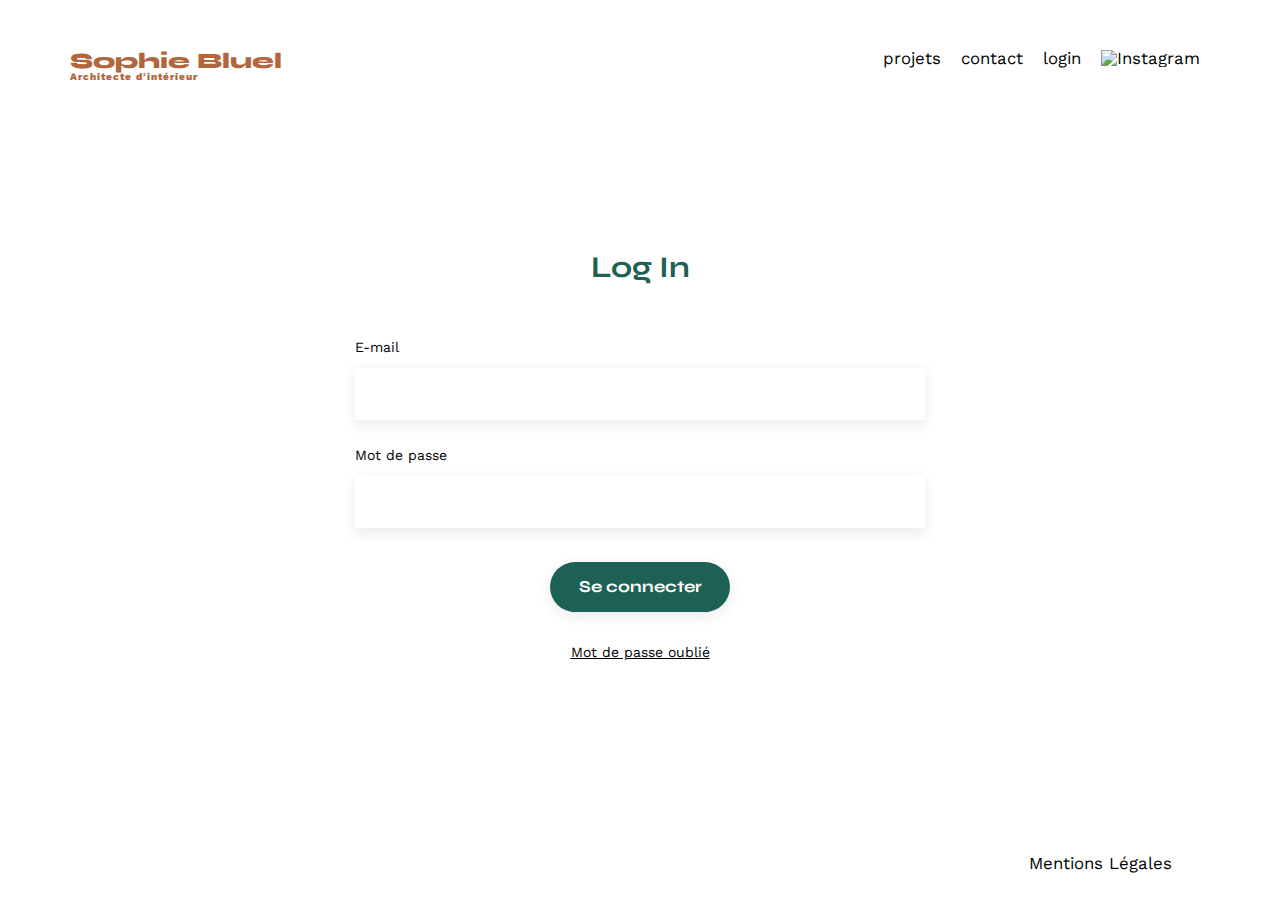
==== FrontEnd/loginPage.html @ 598f92ef "add functionnality login user and going to go page user index.html" ====
<!DOCTYPE html>
<html lang="fr">

<head>
    <meta charset="UTF-8">
    <title>Sophie Bluel - Architecte d'intérieur</title>
    <meta name="viewport" content="width=device-width, initial-scale=1.0">
    <link rel="preconnect" href="https://fonts.googleapis.com">
    <link rel="preconnect" href="https://fonts.gstatic.com" crossorigin>
    <link href="https://fonts.googleapis.com/css2?family=Syne:wght@700;800&family=Work+Sans&display=swap"
        rel="stylesheet">
    <meta name="description" content="">
    <link rel="stylesheet" href="./assets/style.css">
    <script src="./js/controllers/homePage.js" type="module"></script>
    <script src="./js/controllers/authPage.js" type="module"></script>
</head>

<body>
    <header>
        <h1>Sophie Bluel <span>Architecte d'intérieur</span></h1>
        <nav>
            <ul>
                <li>projets</li>
                <li>contact</li>
                <li id="login">login</li>
                <li><img src="./assets/icons/instagram.png" alt="Instagram"></li>
            </ul>
        </nav>
    </header>
    <main class="loginContainer">
        
        <section id="contact">
            <h2>Log In</h2>
            <form>
                <label for="email">E-mail</label>
                <input type="email" name="email" id="email">
                <label for="password">Mot de passe</label>
                <input type="password" name="password" id="password">
                <input type="submit" value="Se connecter" id="submitAuth">
            </form>
            <a href="#">Mot de passe oublié</a>
        </section>
    </main>

    <footer class="footer">
        <nav>
            <ul>
                <li>Mentions Légales</li>
            </ul>
        </nav>
    </footer>
</body>

</html>
---- FrontEnd/assets/style.css ----
/* http://meyerweb.com/eric/tools/css/reset/
   v2.0 | 20110126
   License: none (public domain)
*/

html, body, div, span, applet, object, iframe,
h1, h2, h3, h4, h5, h6, p, blockquote, pre,
a, abbr, acronym, address, big, cite, code,
del, dfn, em, img, ins, kbd, q, s, samp,
small, strike, strong, sub, sup, tt, var,
b, u, i, center,
dl, dt, dd, ol, ul, li,
fieldset, form, label, legend,
table, caption, tbody, tfoot, thead, tr, th, td,
article, aside, canvas, details, embed,
figure, figcaption, footer, header, hgroup,
menu, nav, output, ruby, section, summary,
time, mark, audio, video {
	margin: 0;
	padding: 0;
	border: 0;
	font-size: 100%;
	font: inherit;
	vertical-align: baseline;
}
/* HTML5 display-role reset for older browsers */
article, aside, details, figcaption, figure,
footer, header, hgroup, menu, nav, section {
	display: block;
}
body {
	line-height: 1;
	height: 100%;
}
ol, ul {
	list-style: none;
}
blockquote, q {
	quotes: none;
}
blockquote:before, blockquote:after,
q:before, q:after {
	content: '';
	content: none;
}
table {
	border-collapse: collapse;
	border-spacing: 0;
}
/** end reset css**/
body {
	max-width: 1140px;
	margin:auto;
	font-family: 'Work Sans' ;
	font-size: 14px;
}
header {
	display: flex;
	justify-content: space-between;
	margin: 50px 0
}
section {
	margin: 50px 0
}
h1{
	display: flex;
	flex-direction: column;
	font-family: 'Syne';
	font-size: 22px;
	font-weight: 800;
	color: #B1663C
}
h1 > span {
	font-family: 'Work Sans';
	font-size:10px;
	letter-spacing: 0.1em;
}
h2{
	font-family: 'Syne';
	font-weight: 700;
	font-size: 30px;
	color: #1D6154
}
nav ul {
	display: flex;
	align-items: center;
	list-style-type: none;
}
nav li {
	padding: 0 10px;
	font-size: 1.2em;
}
li:hover {
	color: #B1663C;
}
#introduction {
	display: flex;
	align-items: center;
}
#introduction figure {
	flex: 1
}
#introduction img {
	display: block;
	margin: auto;
	width: 80%;
}

#introduction article {
	flex: 1
}
#introduction h2 {
	margin-bottom: 1em;
}

#introduction p {
	margin-bottom: 0.5em;
}
#portfolio h2 {
	text-align: center;
	margin-bottom: 1em;
}
#filter {
	text-align: center;
}
#filter input {
	font-family: 'Syne';
	font-weight: 700;
	margin: 10px 5px 50px 0;
	padding: 0.75% 2%;
	border: solid 1px #1D6154;
	background-color: #FFFFFF;
	text-align: center;
	border-radius: 60px;
	color: #1D6154;
}
.gallery {
	width: 100%;
	display: grid;
	grid-template-columns: 1fr 1fr 1fr;
	grid-column-gap: 20px;
	grid-row-gap: 20px;
}
.gallery img {
	width: 100%;
}
.loginContainer {
	padding-top: 120px;
	min-height: 100%;
	position: relative;
}
#contact {
	width: 50%;
	margin: auto;
}
#contact > * {
	display: flex;
	justify-content: center;
}
#contact h2{
	margin-bottom: 20px;
}
#contact form {
	text-align: left;
	margin-top:30px;
	display: flex;
	flex-direction: column;
}
#contact input {
	height: 50px;
	font-size: 1.2em;
	border: none;
	box-shadow: 0px 4px 14px rgba(0, 0, 0, 0.09);
}
#contact label {
	margin: 2em 0 1em 0;
}
#contact textarea {
	border: none;
	box-shadow: 0px 4px 14px rgba(0, 0, 0, 0.09);
}
#contact a {
	color: black;
}
input[type="submit"]{
	font-family: 'Syne';
	font-weight: 700;
	color: white;
	background-color: #1D6154;
	margin : 2em auto ;
	width: 180px;
	text-align: center;
	border-radius: 60px ;
}

.footer {
	position: absolute;
	bottom: 0;
	width: 1140px;
}
footer nav ul {
	display: flex;
	justify-content: flex-end;
	margin: 2em;
}
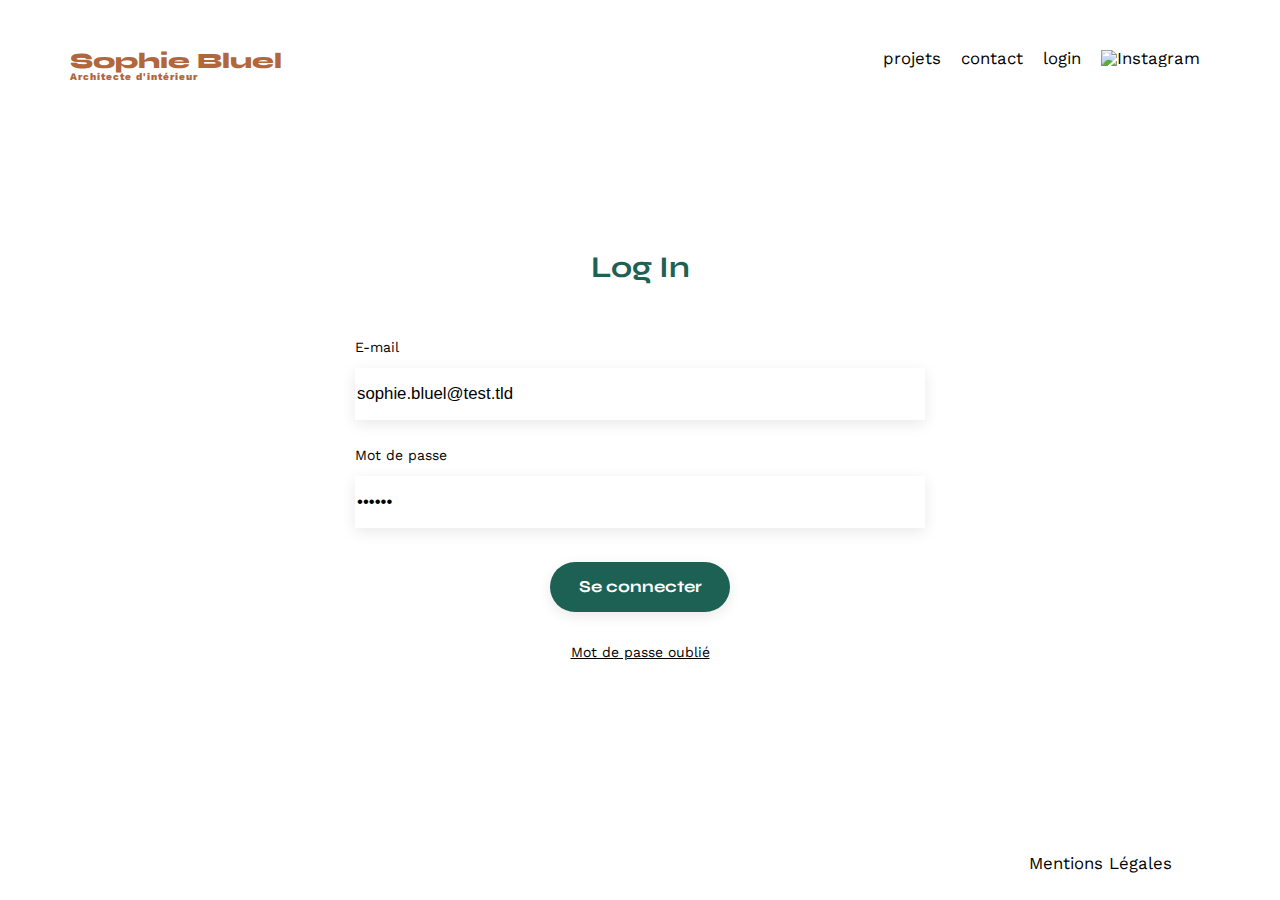
==== commit dbfcf47c: "modification code for login" ====
--- a/FrontEnd/loginPage.html
+++ b/FrontEnd/loginPage.html
@@ -11,44 +11,45 @@
         rel="stylesheet">
     <meta name="description" content="">
     <link rel="stylesheet" href="./assets/style.css">
-    <script src="./js/controllers/homePage.js" type="module"></script>
     <script src="./js/controllers/authPage.js" type="module"></script>
 </head>
 
 <body>
-    <header>
-        <h1>Sophie Bluel <span>Architecte d'intérieur</span></h1>
-        <nav>
-            <ul>
-                <li>projets</li>
-                <li>contact</li>
-                <li id="login">login</li>
-                <li><img src="./assets/icons/instagram.png" alt="Instagram"></li>
-            </ul>
-        </nav>
-    </header>
-    <main class="loginContainer">
-        
-        <section id="contact">
-            <h2>Log In</h2>
-            <form>
-                <label for="email">E-mail</label>
-                <input type="email" name="email" id="email">
-                <label for="password">Mot de passe</label>
-                <input type="password" name="password" id="password">
-                <input type="submit" value="Se connecter" id="submitAuth">
-            </form>
-            <a href="#">Mot de passe oublié</a>
-        </section>
-    </main>
-
-    <footer class="footer">
-        <nav>
-            <ul>
-                <li>Mentions Légales</li>
-            </ul>
-        </nav>
-    </footer>
+    <div class="container">
+        <header>
+            <h1>Sophie Bluel <span>Architecte d'intérieur</span></h1>
+            <nav>
+                <ul>
+                    <li>projets</li>
+                    <li>contact</li>
+                    <li id="login">login</li>
+                    <li><img src="./assets/icons/instagram.png" alt="Instagram"></li>
+                </ul>
+            </nav>
+        </header>
+        <main class="loginContainer">
+            
+            <section id="contact">
+                <h2>Log In</h2>
+                <form id="submitAuth">
+                    <label for="email">E-mail</label>
+                    <input type="email" name="email" id="email" value="sophie.bluel@test.tld" required>
+                    <label for="password">Mot de passe</label>
+                    <input type="password" name="password" id="password" value="S0phie" required>
+                    <input type="submit" value="Se connecter">
+                </form>
+                <a href="#">Mot de passe oublié</a>
+            </section>
+        </main>
+    
+        <footer class="footer">
+            <nav>
+                <ul>
+                    <li>Mentions Légales</li>
+                </ul>
+            </nav>
+        </footer>
+    </div>
 </body>
 
 </html>--- a/FrontEnd/assets/style.css
+++ b/FrontEnd/assets/style.css
@@ -49,16 +49,41 @@
 }
 /** end reset css**/
 body {
-	max-width: 1140px;
-	margin:auto;
 	font-family: 'Work Sans' ;
 	font-size: 14px;
 }
+#navBarUser {
+	height: 60px;
+	background-color: #000000;
+}
+#navBarUser ul {
+	height: 60px;
+	display: flex;
+	justify-content: center;
+}
+#navBarUser li {
+	color: #FFFFFF;
+	width: 216px;
+	text-align: center;
+}
+#navBarUser .btnNavUser {
+	font-weight: 700;
+	padding: 0.6% 1.1%;
+	background-color: #FFFFFF;
+	border-radius: 60px;
+	text-align: center;
+	color: #000000;
+}
+.container {
+	max-width: 1140px;
+	margin: auto;
+}
 header {
 	display: flex;
 	justify-content: space-between;
 	margin: 50px 0
 }
+
 section {
 	margin: 50px 0
 }
@@ -89,6 +114,7 @@
 nav li {
 	padding: 0 10px;
 	font-size: 1.2em;
+	cursor: pointer;
 }
 li:hover {
 	color: #B1663C;
@@ -105,20 +131,25 @@
 	margin: auto;
 	width: 80%;
 }
-
 #introduction article {
 	flex: 1
 }
 #introduction h2 {
 	margin-bottom: 1em;
 }
-
 #introduction p {
 	margin-bottom: 0.5em;
 }
 #portfolio h2 {
 	text-align: center;
-	margin-bottom: 1em;
+	margin: 6em 0 1em 0;
+}
+#userBtnModification {
+	font-size: 12px;
+	margin-left: 20px;
+	color: #000000;
+	align-items: center;
+	cursor: pointer;
 }
 #filter {
 	text-align: center;
@@ -133,6 +164,7 @@
 	text-align: center;
 	border-radius: 60px;
 	color: #1D6154;
+	cursor: pointer;
 }
 .gallery {
 	width: 100%;
@@ -192,7 +224,6 @@
 	text-align: center;
 	border-radius: 60px ;
 }
-
 .footer {
 	position: absolute;
 	bottom: 0;
@@ -203,4 +234,76 @@
 	justify-content: flex-end;
 	margin: 2em;
 }
+.modalProjectModification {
+	display: none;
+	position: fixed;
+	z-index: 1;
+	padding-top: 10%;
+	left: 0;
+	top: 0;
+	width: 100%;
+	height: 100%;
+	overflow: auto;
+	background-color: rgb(0, 0, 0);
+	background-color: rgba(0, 0, 0, 0.4);
+}
+.modalContent {
+	position: relative;
+	background-color: #FFFFFF;
+	margin: auto;
+	padding: 30px;
+	border-radius: 7px;
+	width: 630px;
+	height: 730px;
+	box-shadow: 0 4px 8px 0 rgba(0, 0, 0, 0.2), 0 6px 20px 0 rgba(0, 0, 0, 0.19);
+	-webkit-animation-name: animatetop;
+	-webkit-animation-duration: 0.8s;
+	animation-name: animatetop;
+	animation-duration: 0.8s
+}
+@-webkit-keyframes animatetop {
+	from {
+		top: -300px;
+		opacity: 0
+	}
+	to {
+		top: 0;
+		opacity: 1
+	}
+}
 
+@keyframes animatetop {
+	from {
+		top: -300px;
+		opacity: 0
+	}
+	to {
+		top: 0;
+		opacity: 1
+	}
+}
+.closeModal {
+	color: black;
+	float: right;
+	padding: 0;
+	font-size: 28px;
+	cursor: pointer;
+}
+#mainModal {
+	padding: 70px;
+
+}
+#mainModal h2 {
+	color: #000000;
+	margin: 0;
+}
+#sectionModal {
+	width: 100%;
+	display: grid;
+	grid-template-columns: 1fr 1fr 1fr 1fr 1fr;
+	grid-column-gap: 6px;
+	grid-row-gap: 5px;
+}
+#sectioModal img {
+	width: 100%;
+}
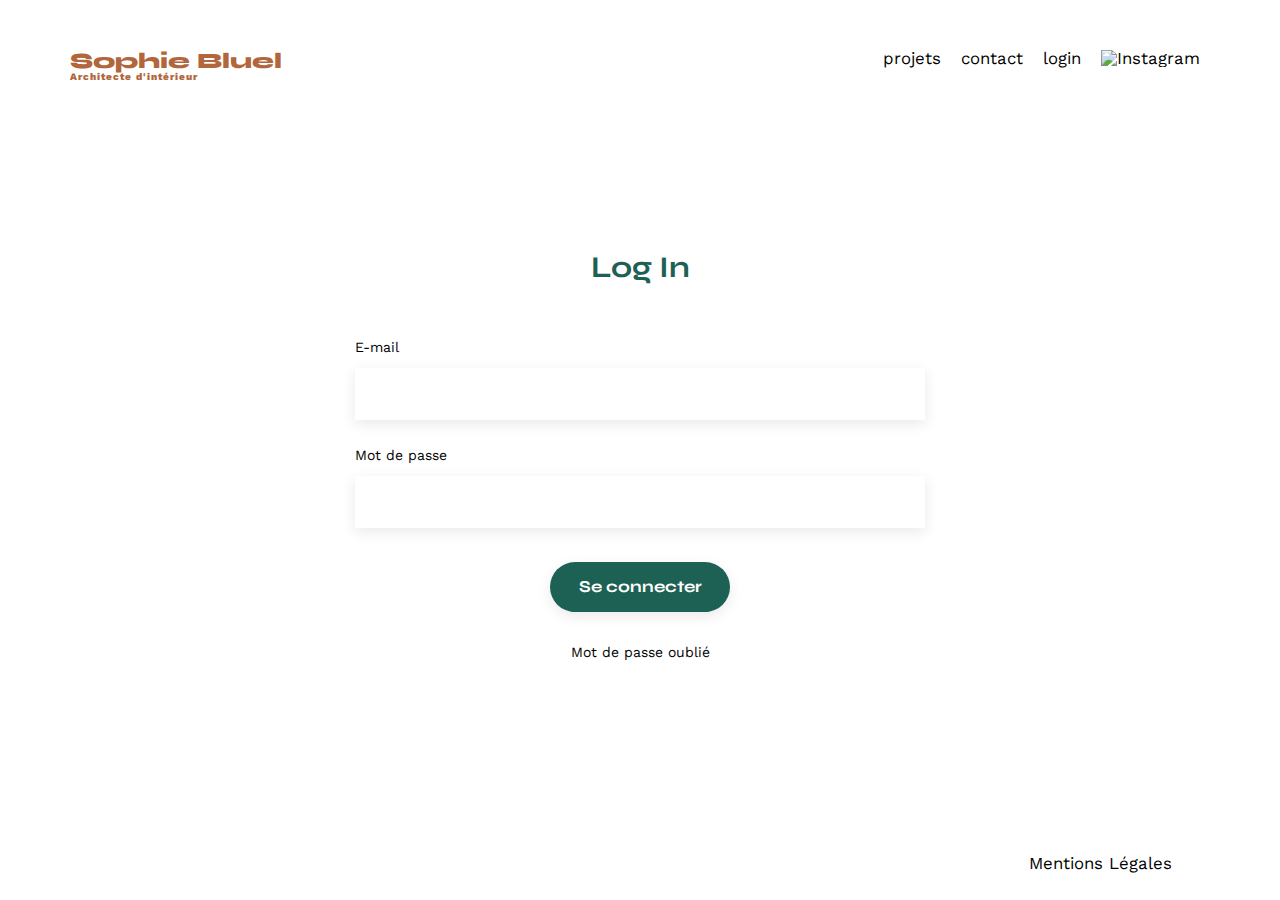
==== commit 5896ba2f: "refactor system login ok" ====
--- a/FrontEnd/loginPage.html
+++ b/FrontEnd/loginPage.html
@@ -11,7 +11,7 @@
         rel="stylesheet">
     <meta name="description" content="">
     <link rel="stylesheet" href="./assets/style.css">
-    <script src="./js/controllers/authPage.js" type="module"></script>
+    <script src="./js/controllers/authPage-controller.js" type="module"></script>
 </head>
 
 <body>
@@ -28,20 +28,18 @@
             </nav>
         </header>
         <main class="loginContainer">
-            
             <section id="contact">
                 <h2>Log In</h2>
                 <form id="submitAuth">
                     <label for="email">E-mail</label>
-                    <input type="email" name="email" id="email" value="sophie.bluel@test.tld" required>
+                    <input type="email" name="email" id="email" required>
                     <label for="password">Mot de passe</label>
-                    <input type="password" name="password" id="password" value="S0phie" required>
+                    <input type="password" name="password" id="password" required>
                     <input type="submit" value="Se connecter">
                 </form>
                 <a href="#">Mot de passe oublié</a>
             </section>
         </main>
-    
         <footer class="footer">
             <nav>
                 <ul>
@@ -51,5 +49,4 @@
         </footer>
     </div>
 </body>
-
 </html>--- a/FrontEnd/assets/style.css
+++ b/FrontEnd/assets/style.css
@@ -2,20 +2,87 @@
    v2.0 | 20110126
    License: none (public domain)
 */
-
-html, body, div, span, applet, object, iframe,
-h1, h2, h3, h4, h5, h6, p, blockquote, pre,
-a, abbr, acronym, address, big, cite, code,
-del, dfn, em, img, ins, kbd, q, s, samp,
-small, strike, strong, sub, sup, tt, var,
-b, u, i, center,
-dl, dt, dd, ol, ul, li,
-fieldset, form, label, legend,
-table, caption, tbody, tfoot, thead, tr, th, td,
-article, aside, canvas, details, embed,
-figure, figcaption, footer, header, hgroup,
-menu, nav, output, ruby, section, summary,
-time, mark, audio, video {
+html,
+body,
+div,
+span,
+applet,
+object,
+iframe,
+h1,
+h2,
+h3,
+h4,
+h5,
+h6,
+p,
+blockquote,
+pre,
+a,
+abbr,
+acronym,
+address,
+big,
+cite,
+code,
+del,
+dfn,
+em,
+img,
+ins,
+kbd,
+q,
+s,
+samp,
+small,
+strike,
+strong,
+sub,
+sup,
+tt,
+var,
+b,
+u,
+i,
+center,
+dl,
+dt,
+dd,
+ol,
+ul,
+li,
+fieldset,
+form,
+label,
+legend,
+table,
+caption,
+tbody,
+tfoot,
+thead,
+tr,
+th,
+td,
+article,
+aside,
+canvas,
+details,
+embed,
+figure,
+figcaption,
+footer,
+header,
+hgroup,
+menu,
+nav,
+output,
+ruby,
+section,
+summary,
+time,
+mark,
+audio,
+video {
 	margin: 0;
 	padding: 0;
 	border: 0;
@@ -23,49 +90,73 @@
 	font: inherit;
 	vertical-align: baseline;
 }
+
 /* HTML5 display-role reset for older browsers */
-article, aside, details, figcaption, figure,
-footer, header, hgroup, menu, nav, section {
+article,
+aside,
+details,
+figcaption,
+figure,
+footer,
+header,
+hgroup,
+menu,
+nav,
+section {
 	display: block;
 }
+
 body {
 	line-height: 1;
 	height: 100%;
 }
-ol, ul {
+
+ol,
+ul {
 	list-style: none;
 }
-blockquote, q {
+
+blockquote,
+q {
 	quotes: none;
 }
-blockquote:before, blockquote:after,
-q:before, q:after {
+
+blockquote:before,
+blockquote:after,
+q:before,
+q:after {
 	content: '';
 	content: none;
 }
+
 table {
 	border-collapse: collapse;
 	border-spacing: 0;
 }
+
 /** end reset css**/
 body {
-	font-family: 'Work Sans' ;
+	font-family: 'Work Sans';
 	font-size: 14px;
 }
+
 #navBarUser {
 	height: 60px;
 	background-color: #000000;
 }
+
 #navBarUser ul {
 	height: 60px;
 	display: flex;
 	justify-content: center;
 }
+
 #navBarUser li {
 	color: #FFFFFF;
 	width: 216px;
 	text-align: center;
 }
+
 #navBarUser .btnNavUser {
 	font-weight: 700;
 	padding: 0.6% 1.1%;
@@ -74,10 +165,12 @@
 	text-align: center;
 	color: #000000;
 }
+
 .container {
 	max-width: 1140px;
 	margin: auto;
 }
+
 header {
 	display: flex;
 	justify-content: space-between;
@@ -87,7 +180,8 @@
 section {
 	margin: 50px 0
 }
-h1{
+
+h1 {
 	display: flex;
 	flex-direction: column;
 	font-family: 'Syne';
@@ -95,55 +189,74 @@
 	font-weight: 800;
 	color: #B1663C
 }
-h1 > span {
+
+h1>span {
 	font-family: 'Work Sans';
-	font-size:10px;
+	font-size: 10px;
 	letter-spacing: 0.1em;
 }
-h2{
+
+h2 {
 	font-family: 'Syne';
 	font-weight: 700;
 	font-size: 30px;
 	color: #1D6154
 }
+
 nav ul {
 	display: flex;
 	align-items: center;
 	list-style-type: none;
 }
+
 nav li {
 	padding: 0 10px;
 	font-size: 1.2em;
 	cursor: pointer;
 }
-li:hover {
+
+li:hover,
+a:hover {
 	color: #B1663C;
 }
+
+a {
+	color: #000000;
+	text-decoration: none;
+}
+
 #introduction {
 	display: flex;
 	align-items: center;
 }
+
 #introduction figure {
 	flex: 1
 }
+
 #introduction img {
 	display: block;
 	margin: auto;
 	width: 80%;
 }
+
 #introduction article {
 	flex: 1
 }
+
 #introduction h2 {
 	margin-bottom: 1em;
 }
+
 #introduction p {
 	margin-bottom: 0.5em;
 }
+
 #portfolio h2 {
 	text-align: center;
 	margin: 6em 0 1em 0;
 }
+
 #userBtnModification {
 	font-size: 12px;
 	margin-left: 20px;
@@ -151,9 +264,11 @@
 	align-items: center;
 	cursor: pointer;
 }
+
 #filter {
 	text-align: center;
 }
+
 #filter input {
 	font-family: 'Syne';
 	font-weight: 700;
@@ -166,6 +281,7 @@
 	color: #1D6154;
 	cursor: pointer;
 }
+
 .gallery {
 	width: 100%;
 	display: grid;
@@ -173,72 +289,90 @@
 	grid-column-gap: 20px;
 	grid-row-gap: 20px;
 }
+
 .gallery img {
 	width: 100%;
 }
+
 .loginContainer {
 	padding-top: 120px;
 	min-height: 100%;
 	position: relative;
 }
+
 #contact {
 	width: 50%;
 	margin: auto;
 }
-#contact > * {
+
+#contact>* {
 	display: flex;
 	justify-content: center;
 }
-#contact h2{
+
+#contact h2 {
 	margin-bottom: 20px;
 }
-#contact form {
+
+#contact form,
+#sectionModal form {
 	text-align: left;
-	margin-top:30px;
+	margin-top: 30px;
 	display: flex;
 	flex-direction: column;
 }
-#contact input {
+
+#contact input,
+#sectionModal input,
+#sectionModal select {
 	height: 50px;
 	font-size: 1.2em;
 	border: none;
 	box-shadow: 0px 4px 14px rgba(0, 0, 0, 0.09);
 }
-#contact label {
+
+#contact label,
+#sectionModal label {
 	margin: 2em 0 1em 0;
 }
+
 #contact textarea {
 	border: none;
 	box-shadow: 0px 4px 14px rgba(0, 0, 0, 0.09);
 }
+
 #contact a {
 	color: black;
 }
-input[type="submit"]{
+
+input[type="submit"] {
 	font-family: 'Syne';
 	font-weight: 700;
 	color: white;
 	background-color: #1D6154;
-	margin : 2em auto ;
+	margin: 2em auto;
 	width: 180px;
 	text-align: center;
-	border-radius: 60px ;
-}
+	border-radius: 60px;
+}
+
 .footer {
 	position: absolute;
 	bottom: 0;
 	width: 1140px;
 }
+
 footer nav ul {
 	display: flex;
 	justify-content: flex-end;
 	margin: 2em;
 }
+
 .modalProjectModification {
 	display: none;
 	position: fixed;
 	z-index: 1;
-	padding-top: 10%;
+	padding-top: 2%;
 	left: 0;
 	top: 0;
 	width: 100%;
@@ -247,6 +381,7 @@
 	background-color: rgb(0, 0, 0);
 	background-color: rgba(0, 0, 0, 0.4);
 }
+
 .modalContent {
 	position: relative;
 	background-color: #FFFFFF;
@@ -254,18 +389,20 @@
 	padding: 30px;
 	border-radius: 7px;
 	width: 630px;
-	height: 730px;
+	height: auto;
 	box-shadow: 0 4px 8px 0 rgba(0, 0, 0, 0.2), 0 6px 20px 0 rgba(0, 0, 0, 0.19);
 	-webkit-animation-name: animatetop;
 	-webkit-animation-duration: 0.8s;
 	animation-name: animatetop;
 	animation-duration: 0.8s
 }
+
 @-webkit-keyframes animatetop {
 	from {
 		top: -300px;
 		opacity: 0
 	}
+
 	to {
 		top: 0;
 		opacity: 1
@@ -277,11 +414,13 @@
 		top: -300px;
 		opacity: 0
 	}
+
 	to {
 		top: 0;
 		opacity: 1
 	}
 }
+
 .closeModal {
 	color: black;
 	float: right;
@@ -289,21 +428,162 @@
 	font-size: 28px;
 	cursor: pointer;
 }
+
+.backModal {
+	color: #000000;
+	float: left;
+	padding: 0;
+	font-size: 25px;
+	cursor: pointer;
+}
+
 #mainModal {
-	padding: 70px;
-
-}
+	padding: 40px 75px;
+
+}
+
 #mainModal h2 {
+	font-family: 'Work Sans';
+	font-weight: 400;
+	font-size: 26px;
+	line-height: 30px;
 	color: #000000;
 	margin: 0;
 }
-#sectionModal {
-	width: 100%;
+
+#deletedWork {
+	grid-template-columns: 1fr 1fr 1fr 1fr 1fr;
+	margin-top: 46px;
+	width: 100%;
+}
+
+#deletedWork figure {
+	justify-self: center;
+	overflow: hidden;
+	height: 141px;
+	width: 82px;
+}
+
+#deletedWork>figure img {
+	object-fit: cover;
+	height: 104px;
+	width: 100%;
+}
+
+#deletedWork>figure i {
+	display: flex;
+	justify-content: center;
+	align-items: center;
+	position: absolute;
+	width: 17px;
+	height: 17px;
+	margin: 5px 0 0 59px;
+	color: white;
+	background-color: #000000;
+	border-radius: 2px;
+	cursor: pointer;
+}
+
+#addImage {
+	background-color: #E8F1F7;
+	width: 100%;
+	max-height: 169px;
+	border-radius: 3px;
 	display: grid;
-	grid-template-columns: 1fr 1fr 1fr 1fr 1fr;
-	grid-column-gap: 6px;
-	grid-row-gap: 5px;
-}
-#sectioModal img {
-	width: 100%;
-}
+	justify-items: center;
+	align-items: center;
+	overflow: hidden;
+}
+
+#addImage img {
+	object-fit: cover;
+	width: 129px;
+	height: 100%;
+}
+
+#addImage i {
+	margin-top: 13px;
+	color: #B9C5CC;
+}
+
+#addImage label {
+	margin: 15px 0 5px 0;
+	background-color: #CBD6DC;
+	color: #306685;
+	border: none;
+	border-radius: 50px;
+	padding: 10px 30px;
+	font-weight: 500;
+	font-size: 14px;
+	line-height: 16px;
+	text-align: center;
+	cursor: pointer;
+}
+
+#addImage p {
+	text-align: center;
+	font-weight: 400;
+	font-size: 10px;
+	line-height: 12px;
+	margin-bottom: 15px;
+}
+
+#addImage input[type="file"] {
+	opacity: 0;
+	width: 1px;
+	height: 100px;
+	position: absolute;
+	z-index: -1;
+}
+
+#sectionModal form {
+	width: 100%;
+	display: flex;
+	justify-content: center;
+}
+
+#separatorModal,
+#separatorAddWork {
+	margin-top: 37px;
+	border-top: 1px solid #B3B3B3;
+}
+
+#sectionModal input[type="text"]::-webkit-input-placeholder {
+	opacity: 0;
+}
+
+#addNewImage input,
+#submitAddWork input[type="submit"] {
+	display: flex;
+	justify-content: center;
+	align-items: center;
+	font-family: 'Syne';
+	font-weight: 700;
+	color: white;
+	background-color: #1D6154;
+	border-radius: 60px;
+	border: none;
+	margin: 38px auto 15px auto;
+	width: 237px;
+	height: 36px;
+	cursor: pointer;
+}
+
+#submitAddWork input[type="submit"] {
+	background-color: #A7A7A7;
+}
+
+#submitAddWork:valid #btnValidateNewWork {
+	background-color: #1D6154;
+}
+
+#submitAddWork #separatorAddWork {
+	margin: 47px 0 0;
+}
+
+#addNewImage a {
+	display: flex;
+	justify-content: center;
+	text-decoration: none;
+	color: #D65353;
+}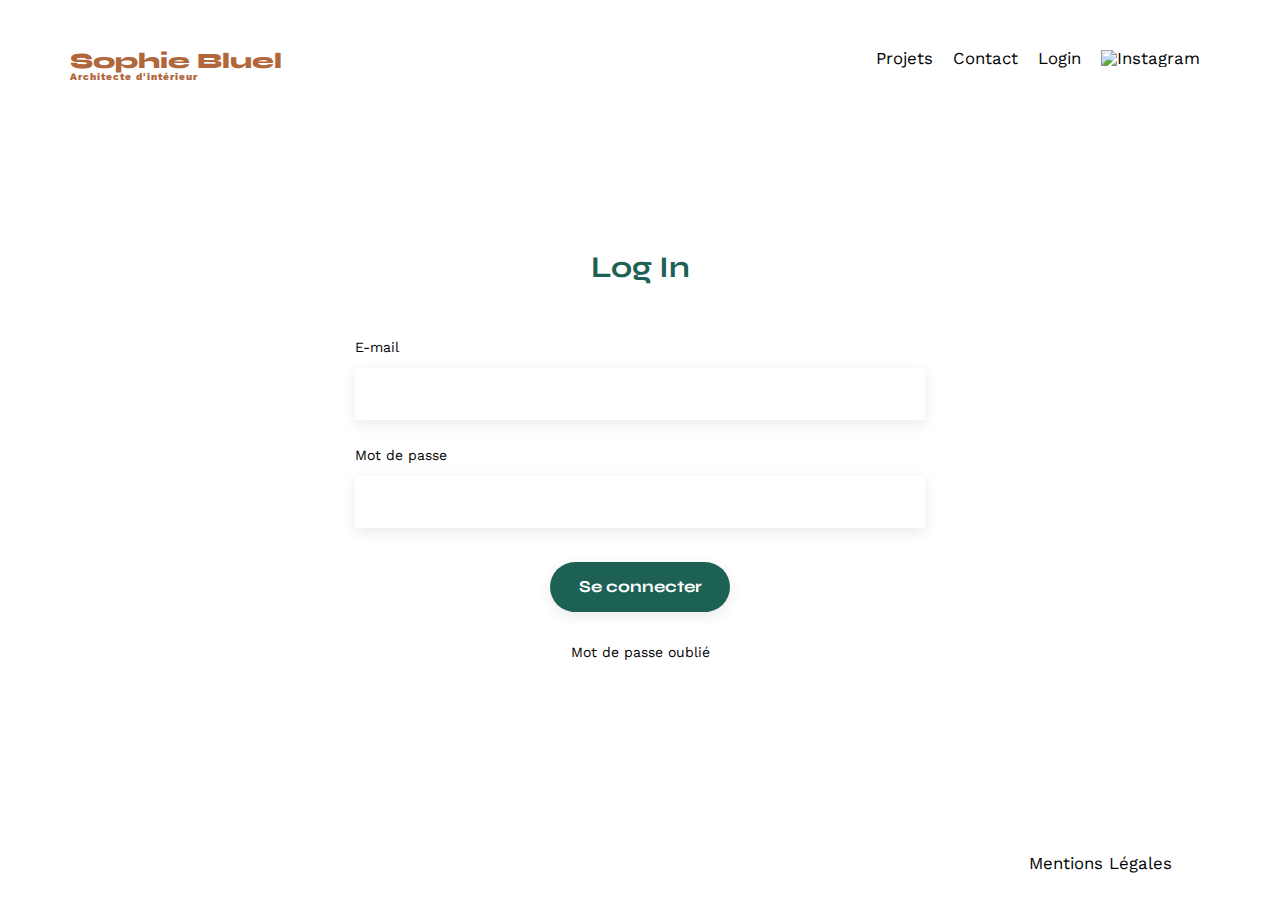
==== commit 629104c6: "spelling correction" ====
--- a/FrontEnd/loginPage.html
+++ b/FrontEnd/loginPage.html
@@ -20,9 +20,9 @@
             <h1>Sophie Bluel <span>Architecte d'intérieur</span></h1>
             <nav>
                 <ul>
-                    <li>projets</li>
-                    <li>contact</li>
-                    <li id="login">login</li>
+                    <li>Projets</li>
+                    <li>Contact</li>
+                    <li id="login">Login</li>
                     <li><img src="./assets/icons/instagram.png" alt="Instagram"></li>
                 </ul>
             </nav>
--- a/FrontEnd/assets/style.css
+++ b/FrontEnd/assets/style.css
@@ -2,87 +2,19 @@
    v2.0 | 20110126
    License: none (public domain)
 */
-html,
-body,
-div,
-span,
-applet,
-object,
-iframe,
-h1,
-h2,
-h3,
-h4,
-h5,
-h6,
-p,
-blockquote,
-pre,
-a,
-abbr,
-acronym,
-address,
-big,
-cite,
-code,
-del,
-dfn,
-em,
-img,
-ins,
-kbd,
-q,
-s,
-samp,
-small,
-strike,
-strong,
-sub,
-sup,
-tt,
-var,
-b,
-u,
-i,
-center,
-dl,
-dt,
-dd,
-ol,
-ul,
-li,
-fieldset,
-form,
-label,
-legend,
-table,
-caption,
-tbody,
-tfoot,
-thead,
-tr,
-th,
-td,
-article,
-aside,
-canvas,
-details,
-embed,
-figure,
-figcaption,
-footer,
-header,
-hgroup,
-menu,
-nav,
-output,
-ruby,
-section,
-summary,
-time,
-mark,
-audio,
-video {
+html, body, div, span, applet, object, iframe,
+h1, h2, h3, h4, h5, h6, p, blockquote, pre,
+a, abbr, acronym, address, big, cite, code,
+del, dfn, em, img, ins, kbd, q, s, samp,
+small, strike, strong, sub, sup, tt, var,
+b, u, i, center,
+dl, dt, dd, ol, ul, li,
+fieldset, form, label, legend,
+table, caption, tbody, tfoot, thead, tr, th, td,
+article, aside, canvas, details, embed,
+figure, figcaption, footer, header, hgroup,
+menu, nav, output, ruby, section, summary,
+time, mark, audio, video {
 	margin: 0;
 	padding: 0;
 	border: 0;
@@ -90,37 +22,23 @@
 	font: inherit;
 	vertical-align: baseline;
 }
-
 /* HTML5 display-role reset for older browsers */
-article,
-aside,
-details,
-figcaption,
-figure,
-footer,
-header,
-hgroup,
-menu,
-nav,
-section {
+article, aside, details, figcaption, figure,
+footer, header, hgroup, menu, nav, section {
 	display: block;
 }
-
 body {
 	line-height: 1;
 	height: 100%;
 }
-
 ol,
 ul {
 	list-style: none;
 }
-
 blockquote,
 q {
 	quotes: none;
 }
-
 blockquote:before,
 blockquote:after,
 q:before,
@@ -128,35 +46,29 @@
 	content: '';
 	content: none;
 }
-
 table {
 	border-collapse: collapse;
 	border-spacing: 0;
 }
-
 /** end reset css**/
 body {
 	font-family: 'Work Sans';
 	font-size: 14px;
 }
-
 #navBarUser {
 	height: 60px;
 	background-color: #000000;
 }
-
 #navBarUser ul {
 	height: 60px;
 	display: flex;
 	justify-content: center;
 }
-
 #navBarUser li {
 	color: #FFFFFF;
 	width: 216px;
 	text-align: center;
 }
-
 #navBarUser .btnNavUser {
 	font-weight: 700;
 	padding: 0.6% 1.1%;
@@ -165,22 +77,18 @@
 	text-align: center;
 	color: #000000;
 }
-
 .container {
 	max-width: 1140px;
 	margin: auto;
 }
-
 header {
 	display: flex;
 	justify-content: space-between;
 	margin: 50px 0
 }
-
 section {
 	margin: 50px 0
 }
-
 h1 {
 	display: flex;
 	flex-direction: column;
@@ -189,86 +97,78 @@
 	font-weight: 800;
 	color: #B1663C
 }
-
 h1>span {
 	font-family: 'Work Sans';
 	font-size: 10px;
 	letter-spacing: 0.1em;
 }
-
 h2 {
 	font-family: 'Syne';
 	font-weight: 700;
 	font-size: 30px;
 	color: #1D6154
 }
-
 nav ul {
 	display: flex;
 	align-items: center;
 	list-style-type: none;
 }
-
 nav li {
 	padding: 0 10px;
 	font-size: 1.2em;
 	cursor: pointer;
 }
-
 li:hover,
 a:hover {
 	color: #B1663C;
 }
-
 a {
 	color: #000000;
 	text-decoration: none;
 }
-
 #introduction {
 	display: flex;
-	align-items: center;
-}
-
+}
 #introduction figure {
 	flex: 1
 }
-
 #introduction img {
 	display: block;
 	margin: auto;
 	width: 80%;
-}
-
+	margin-bottom: 15px;
+}
+#introduction a{
+	font-size: 13px;
+	line-height: 16px;
+	cursor: pointer;
+}
+#userBtnModificationIntroduction {
+	margin-left: 57px;
+}
 #introduction article {
-	flex: 1
-}
-
+	flex: 1;
+	padding-top: 20px;
+}
 #introduction h2 {
-	margin-bottom: 1em;
-}
-
+	margin: 1em 0 1em 0;
+}
 #introduction p {
 	margin-bottom: 0.5em;
 }
-
 #portfolio h2 {
 	text-align: center;
 	margin: 6em 0 1em 0;
 }
-
 #userBtnModification {
 	font-size: 12px;
 	margin-left: 20px;
 	color: #000000;
-	align-items: center;
-	cursor: pointer;
-}
-
+	cursor: pointer;
+}
 #filter {
 	text-align: center;
 }
-
 #filter input {
 	font-family: 'Syne';
 	font-weight: 700;
@@ -281,7 +181,6 @@
 	color: #1D6154;
 	cursor: pointer;
 }
-
 .gallery {
 	width: 100%;
 	display: grid;
@@ -289,31 +188,25 @@
 	grid-column-gap: 20px;
 	grid-row-gap: 20px;
 }
-
 .gallery img {
 	width: 100%;
 }
-
 .loginContainer {
 	padding-top: 120px;
 	min-height: 100%;
 	position: relative;
 }
-
 #contact {
 	width: 50%;
 	margin: auto;
 }
-
 #contact>* {
 	display: flex;
 	justify-content: center;
 }
-
 #contact h2 {
 	margin-bottom: 20px;
 }
-
 #contact form,
 #sectionModal form {
 	text-align: left;
@@ -321,7 +214,6 @@
 	display: flex;
 	flex-direction: column;
 }
-
 #contact input,
 #sectionModal input,
 #sectionModal select {
@@ -330,21 +222,17 @@
 	border: none;
 	box-shadow: 0px 4px 14px rgba(0, 0, 0, 0.09);
 }
-
 #contact label,
 #sectionModal label {
 	margin: 2em 0 1em 0;
 }
-
 #contact textarea {
 	border: none;
 	box-shadow: 0px 4px 14px rgba(0, 0, 0, 0.09);
 }
-
 #contact a {
 	color: black;
 }
-
 input[type="submit"] {
 	font-family: 'Syne';
 	font-weight: 700;
@@ -355,19 +243,16 @@
 	text-align: center;
 	border-radius: 60px;
 }
-
 .footer {
 	position: absolute;
 	bottom: 0;
 	width: 1140px;
 }
-
 footer nav ul {
 	display: flex;
 	justify-content: flex-end;
 	margin: 2em;
 }
-
 .modalProjectModification {
 	display: none;
 	position: fixed;
@@ -381,7 +266,6 @@
 	background-color: rgb(0, 0, 0);
 	background-color: rgba(0, 0, 0, 0.4);
 }
-
 .modalContent {
 	position: relative;
 	background-color: #FFFFFF;
@@ -396,19 +280,16 @@
 	animation-name: animatetop;
 	animation-duration: 0.8s
 }
-
 @-webkit-keyframes animatetop {
 	from {
 		top: -300px;
 		opacity: 0
 	}
-
 	to {
 		top: 0;
 		opacity: 1
 	}
 }
-
 @keyframes animatetop {
 	from {
 		top: -300px;
@@ -420,7 +301,6 @@
 		opacity: 1
 	}
 }
-
 .closeModal {
 	color: black;
 	float: right;
@@ -428,7 +308,6 @@
 	font-size: 28px;
 	cursor: pointer;
 }
-
 .backModal {
 	color: #000000;
 	float: left;
@@ -436,12 +315,10 @@
 	font-size: 25px;
 	cursor: pointer;
 }
-
 #mainModal {
 	padding: 40px 75px;
 
 }
-
 #mainModal h2 {
 	font-family: 'Work Sans';
 	font-weight: 400;
@@ -450,26 +327,22 @@
 	color: #000000;
 	margin: 0;
 }
-
 #deletedWork {
 	grid-template-columns: 1fr 1fr 1fr 1fr 1fr;
 	margin-top: 46px;
 	width: 100%;
 }
-
 #deletedWork figure {
 	justify-self: center;
 	overflow: hidden;
 	height: 141px;
 	width: 82px;
 }
-
 #deletedWork>figure img {
 	object-fit: cover;
 	height: 104px;
 	width: 100%;
 }
-
 #deletedWork>figure i {
 	display: flex;
 	justify-content: center;
@@ -483,7 +356,6 @@
 	border-radius: 2px;
 	cursor: pointer;
 }
-
 #addImage {
 	background-color: #E8F1F7;
 	width: 100%;
@@ -494,18 +366,15 @@
 	align-items: center;
 	overflow: hidden;
 }
-
 #addImage img {
 	object-fit: cover;
 	width: 129px;
 	height: 100%;
 }
-
 #addImage i {
 	margin-top: 13px;
 	color: #B9C5CC;
 }
-
 #addImage label {
 	margin: 15px 0 5px 0;
 	background-color: #CBD6DC;
@@ -519,7 +388,6 @@
 	text-align: center;
 	cursor: pointer;
 }
-
 #addImage p {
 	text-align: center;
 	font-weight: 400;
@@ -527,7 +395,6 @@
 	line-height: 12px;
 	margin-bottom: 15px;
 }
-
 #addImage input[type="file"] {
 	opacity: 0;
 	width: 1px;
@@ -535,25 +402,21 @@
 	position: absolute;
 	z-index: -1;
 }
-
 #sectionModal form {
 	width: 100%;
 	display: flex;
 	justify-content: center;
 }
-
 #separatorModal,
 #separatorAddWork {
 	margin-top: 37px;
 	border-top: 1px solid #B3B3B3;
 }
-
 #sectionModal input[type="text"]::-webkit-input-placeholder {
 	opacity: 0;
 }
-
-#addNewImage input,
-#submitAddWork input[type="submit"] {
+#btnModalRedirectDeleted input,
+#formAddWork input[type="submit"] {
 	display: flex;
 	justify-content: center;
 	align-items: center;
@@ -568,20 +431,16 @@
 	height: 36px;
 	cursor: pointer;
 }
-
-#submitAddWork input[type="submit"] {
+#formAddWork input[type="submit"] {
 	background-color: #A7A7A7;
 }
-
-#submitAddWork:valid #btnValidateNewWork {
+#formAddWork:valid #btnValidateNewWork {
 	background-color: #1D6154;
 }
-
-#submitAddWork #separatorAddWork {
+#formAddWork #separatorAddWork {
 	margin: 47px 0 0;
 }
-
-#addNewImage a {
+#btnModalRedirectDeleted a {
 	display: flex;
 	justify-content: center;
 	text-decoration: none;
